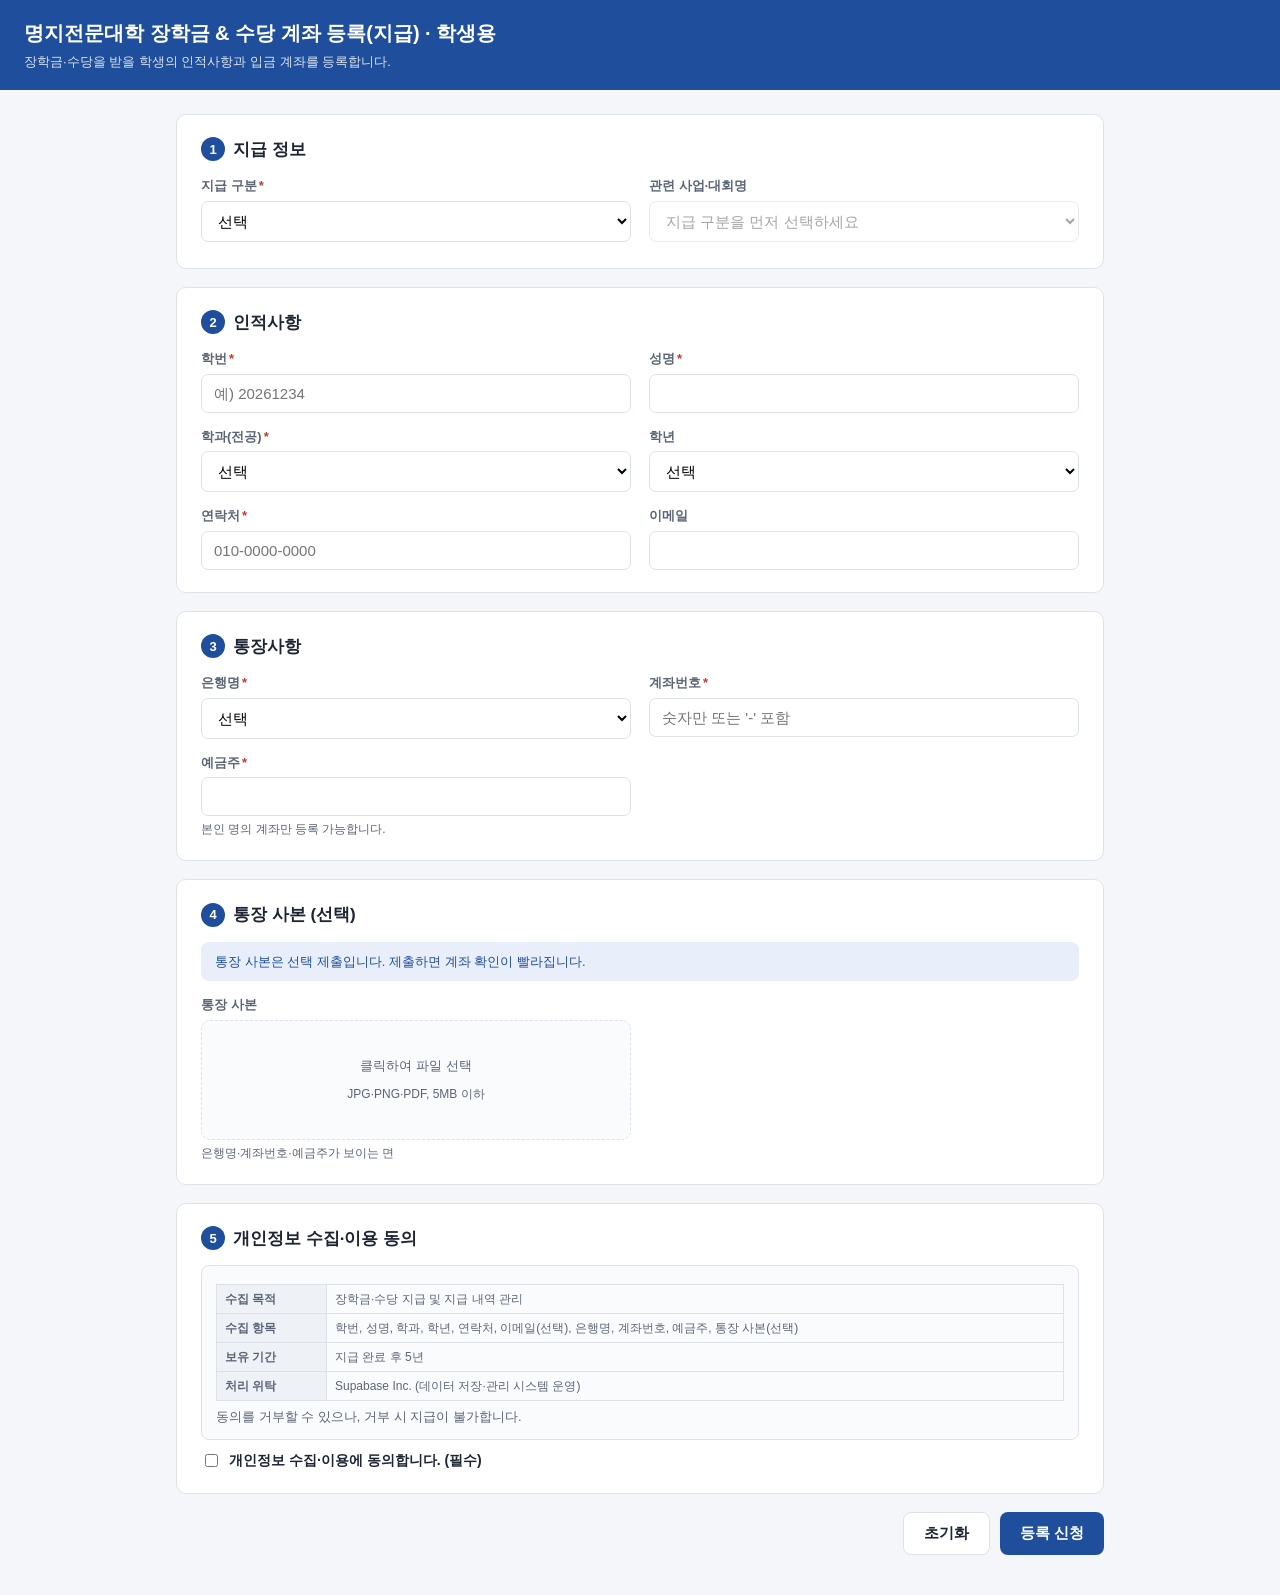
==== index.html @ 566da5da "Add files via upload" ====
<!DOCTYPE html>
<html lang="ko">
<head>
<meta charset="UTF-8">
<meta name="viewport" content="width=device-width, initial-scale=1.0">
<meta http-equiv="Content-Security-Policy" content="default-src 'self'; script-src 'self'; style-src 'self' 'unsafe-inline'; img-src 'self' data: blob:; connect-src 'self' https://*.supabase.co; object-src 'none'; base-uri 'none'; form-action 'self'">
<meta name="referrer" content="no-referrer">
<title>계좌 등록</title>
<link rel="stylesheet" href="assets/style.css">
</head>
<body data-page="apply">
<header>
  <h1 data-title>계좌 등록</h1>
  <p>장학금·수당을 받을 학생의 인적사항과 입금 계좌를 등록합니다.</p>
</header>

<main>
<section id="formWrap">
<form id="regForm" novalidate autocomplete="off">

  <!-- 자동 입력 프로그램 차단용(사람에게는 보이지 않음) -->
  <div class="hp" aria-hidden="true"><label>웹사이트<input type="text" name="website" tabindex="-1" autocomplete="off"></label></div>

  <div class="card">
    <h2><span class="no">1</span>지급 정보</h2>
    <div class="grid">
      <div class="f">
        <label>지급 구분<span class="req">*</span></label>
        <select name="payType"><option value="">선택</option></select>
        <div class="err-msg">지급 구분을 선택하세요.</div>
      </div>
      <div class="f">
        <label>관련 사업·대회명<span class="req" id="progReq">*</span></label>
        <select name="program" disabled><option value="">지급 구분을 먼저 선택하세요</option></select>
        <div class="hint" id="progHint"></div>
        <div class="err-msg">사업·대회를 선택하세요.</div>
      </div>
    </div>
  </div>

  <div class="card">
    <h2><span class="no">2</span>인적사항</h2>
    <div class="grid">
      <div class="f">
        <label>학번<span class="req">*</span></label>
        <input type="text" name="stuId" inputmode="numeric" maxlength="12" placeholder="예) 20261234">
        <div class="err-msg">학번은 숫자 6~12자리로 입력하세요.</div>
      </div>
      <div class="f">
        <label>성명<span class="req">*</span></label>
        <input type="text" name="stuName" maxlength="30">
        <div class="err-msg">성명을 입력하세요.</div>
      </div>
      <div class="f">
        <label>학과(전공)<span class="req">*</span></label>
        <select name="dept"><option value="">선택</option></select>
        <input type="text" name="deptEtc" maxlength="40" placeholder="학과명을 직접 입력하세요" class="hidden" style="margin-top:8px">
        <div class="err-msg">학과를 선택하세요.</div>
      </div>
      <div class="f">
        <label>학년</label>
        <select name="grade">
          <option value="">선택</option>
          <option>1</option><option>2</option><option>3</option><option>4</option>
        </select>
      </div>
      <div class="f">
        <label>연락처<span class="req">*</span></label>
        <input type="tel" name="stuPhone" placeholder="010-0000-0000">
        <div class="err-msg">휴대전화 번호 형식을 확인하세요.</div>
      </div>
      <div class="f">
        <label>이메일</label>
        <input type="email" name="stuEmail" maxlength="100">
        <div class="err-msg">이메일 형식을 확인하세요.</div>
      </div>

    </div>
  </div>

  <div class="card">
    <h2><span class="no">3</span>통장사항</h2>
    <div class="grid">
      <div class="f">
        <label>은행명<span class="req">*</span></label>
        <select name="bank"><option value="">선택</option></select>
        <div class="err-msg">은행을 선택하세요.</div>
      </div>
      <div class="f">
        <label>계좌번호<span class="req">*</span></label>
        <input type="text" name="account" inputmode="numeric" maxlength="24" placeholder="숫자만 또는 '-' 포함">
        <div class="err-msg">계좌번호는 숫자 10~16자리입니다.</div>
      </div>
      <div class="f">
        <label>예금주<span class="req">*</span></label>
        <input type="text" name="holder" maxlength="30">
        <div class="hint">본인 명의 계좌만 등록 가능합니다.</div>
        <div class="err-msg">예금주는 본인 성명과 같아야 합니다.</div>
      </div>
    </div>
  </div>

  <div class="card">
    <h2><span class="no">4</span>통장 사본 (선택)</h2>
    <div class="notice info">통장 사본은 선택 제출입니다. 제출하면 계좌 확인이 빨라집니다.</div>
    <div class="grid">
      <div class="f">
        <label>통장 사본</label>
        <div class="drop" data-for="bankDoc"></div>
        <input type="file" name="bankDoc" accept="image/jpeg,image/png,application/pdf" hidden>
        <div class="hint">은행명·계좌번호·예금주가 보이는 면</div>
      </div>
    </div>
  </div>

  <div class="card">
    <h2><span class="no">5</span>개인정보 수집·이용 동의</h2>
    <div class="agree">
      <table>
        <tr><th>수집 목적</th><td>장학금·수당 지급 및 지급 내역 관리</td></tr>
        <tr><th>수집 항목</th><td>학번, 성명, 학과, 학년, 연락처, 이메일(선택), 은행명, 계좌번호, 예금주, 통장 사본(선택)</td></tr>
        <tr><th>보유 기간</th><td id="retention"></td></tr>
        <tr><th>처리 위탁</th><td>Supabase Inc. (데이터 저장·관리 시스템 운영)</td></tr>
      </table>
      동의를 거부할 수 있으나, 거부 시 지급이 불가합니다.
    </div>
    <div class="f"><label class="chk"><input type="checkbox" name="agree1"> 개인정보 수집·이용에 동의합니다. (필수)</label>
      <div class="err-msg">필수 동의 항목입니다.</div></div>
  </div>

  <div class="actions">
    <button type="reset" class="btn ghost">초기화</button>
    <button type="submit" class="btn pri" id="submitBtn">등록 신청</button>
  </div>
</form>
</section>

<section id="doneWrap" class="hidden">
  <div class="card done">
    <div class="big">✅</div>
    <h2>신청이 접수되었습니다</h2>
    <p class="hint">담당자가 확인 후 지급합니다. 접수번호를 보관해 주세요.</p>
    <div class="rcpt" id="rcpt"></div>
    <p class="hint">계좌를 바꾸려면 다시 신청하면 됩니다. (최근 신청 기준으로 지급, 변경 시 담당자가 확인)</p>
    <button class="btn ghost" id="againBtn">새로 신청하기</button>
  </div>
</section>
</main>
<footer><span id="contact"></span></footer>

<script src="assets/config.js"></script>
<script src="assets/common.js"></script>
<script src="assets/sb.js"></script>
<script src="assets/apply.js"></script>
</body>
</html>
---- assets/style.css ----
:root{
  --bg:#f4f6f9; --card:#fff; --ink:#1d2433; --sub:#5b6577; --line:#dde2ea;
  --pri:#1f4e9c; --pri-soft:#e8eefa; --ok:#1f7a4d; --warn:#b45309; --err:#c0392b;
}
*{box-sizing:border-box}
body{margin:0;font-family:"Pretendard","Apple SD Gothic Neo","Malgun Gothic",sans-serif;background:var(--bg);color:var(--ink);font-size:15px;line-height:1.5}
header{background:var(--pri);color:#fff;padding:18px 24px}
header h1{margin:0;font-size:20px}
header p{margin:4px 0 0;opacity:.85;font-size:13px}
nav{display:flex;gap:4px;padding:0 24px;background:#fff;border-bottom:1px solid var(--line)}
nav button{border:0;background:none;padding:14px 18px;font-size:15px;cursor:pointer;color:var(--sub);border-bottom:3px solid transparent}
nav button.on{color:var(--pri);border-bottom-color:var(--pri);font-weight:600}
main{max-width:960px;margin:24px auto;padding:0 16px}
.card{background:var(--card);border:1px solid var(--line);border-radius:10px;padding:22px 24px;margin-bottom:18px}
.card h2{margin:0 0 14px;font-size:17px;display:flex;align-items:center;gap:8px}
.card h2 .no{display:inline-grid;place-items:center;width:24px;height:24px;border-radius:50%;background:var(--pri);color:#fff;font-size:13px}
.grid{display:grid;grid-template-columns:repeat(2,1fr);gap:14px 18px}
.grid .full{grid-column:1/-1}
@media(max-width:640px){.grid{grid-template-columns:1fr}}
label{display:block;font-size:13px;color:var(--sub);margin-bottom:5px;font-weight:600}
label .req{color:var(--err);margin-left:2px}
input[type=text],input[type=tel],input[type=email],input[type=password],select{width:100%;padding:10px 12px;border:1px solid var(--line);border-radius:7px;font-size:15px;background:#fff}
input:focus,select:focus{outline:2px solid var(--pri-soft);border-color:var(--pri)}
.hint{font-size:12px;color:var(--sub);margin-top:4px}
.err-msg{font-size:12px;color:var(--err);margin-top:4px;display:none}
.invalid input,.invalid select{border-color:var(--err)}
.invalid .err-msg{display:block}
.seg{display:flex;gap:10px}
.seg label{flex:1;margin:0;border:1.5px solid var(--line);border-radius:9px;padding:14px;cursor:pointer;color:var(--ink);font-weight:500;font-size:15px;display:flex;gap:10px;align-items:flex-start}
.seg label small{display:block;color:var(--sub);font-weight:400;font-size:12px}
.seg input{margin-top:4px}
.seg label:has(input:checked){border-color:var(--pri);background:var(--pri-soft)}
.drop{border:1.5px dashed var(--line);border-radius:9px;padding:16px;text-align:center;cursor:pointer;color:var(--sub);font-size:13px;background:#fafbfd;min-height:120px;display:flex;flex-direction:column;align-items:center;justify-content:center;gap:6px}
.drop:hover{border-color:var(--pri)}
.drop img{max-width:100%;max-height:140px;border-radius:5px}
.drop .fname{color:var(--ink);font-weight:600;word-break:break-all}
.agree{background:#fafbfd;border:1px solid var(--line);border-radius:8px;padding:12px 14px;font-size:13px;color:var(--sub);margin-bottom:10px}
.agree table{width:100%;border-collapse:collapse;margin:6px 0}
.agree td,.agree th{border:1px solid var(--line);padding:5px 8px;text-align:left;font-size:12px}
.agree th{background:#eef1f6;width:110px}
.chk{display:flex;gap:8px;align-items:center;font-size:14px;color:var(--ink);font-weight:600;margin:0}
.btn{border:0;border-radius:8px;padding:11px 20px;font-size:15px;cursor:pointer;font-weight:600}
.btn.pri{background:var(--pri);color:#fff}
.btn.ghost{background:#fff;border:1px solid var(--line);color:var(--ink)}
.btn.danger{background:#fff;border:1px solid #f0c4be;color:var(--err)}
.btn.sm{padding:6px 12px;font-size:13px}
.actions{display:flex;justify-content:flex-end;gap:10px}
.notice{border-radius:8px;padding:10px 14px;font-size:13px;margin-bottom:14px}
.notice.warn{background:#fff7ed;color:var(--warn);border:1px solid #fed7aa}
.notice.info{background:var(--pri-soft);color:var(--pri)}
.hidden{display:none!important}
.toolbar{display:flex;gap:10px;flex-wrap:wrap;align-items:center;margin-bottom:14px}
.toolbar input,.toolbar select{width:auto;flex:1;min-width:140px}
table.list{width:100%;border-collapse:collapse;font-size:14px}
table.list th{background:#eef1f6;text-align:left;padding:9px 10px;font-size:13px;color:var(--sub);border-bottom:1px solid var(--line);white-space:nowrap}
table.list td{padding:9px 10px;border-bottom:1px solid var(--line);vertical-align:middle}
table.list tr:hover td{background:#fafbfd}
.tag{display:inline-block;padding:2px 8px;border-radius:20px;font-size:12px;font-weight:600}
.tag.stu{background:#e6f4ec;color:var(--ok)}
.tag.ext{background:#fdf0e3;color:var(--warn)}
.tag.miss{background:#fde8e6;color:var(--err)}
.empty{text-align:center;color:var(--sub);padding:40px 0}
.stats{display:flex;gap:12px;margin-bottom:14px;flex-wrap:wrap}
.stat{flex:1;min-width:120px;background:#fff;border:1px solid var(--line);border-radius:9px;padding:12px 14px}
.stat b{display:block;font-size:22px}
.stat span{font-size:12px;color:var(--sub)}
.modal-bg{position:fixed;inset:0;background:rgba(20,28,45,.5);display:flex;align-items:center;justify-content:center;padding:16px;z-index:10}
.modal{background:#fff;border-radius:12px;max-width:720px;width:100%;max-height:90vh;overflow:auto;padding:22px 24px}
.modal h3{margin:0 0 14px}
dl.kv{display:grid;grid-template-columns:130px 1fr;gap:8px 12px;margin:0 0 16px;font-size:14px}
dl.kv dt{color:var(--sub)}
dl.kv dd{margin:0;font-weight:500}
.docs{display:grid;grid-template-columns:1fr 1fr;gap:12px}
.docs figure{margin:0;border:1px solid var(--line);border-radius:8px;padding:8px;text-align:center}
.docs img{max-width:100%;max-height:260px}
.docs figcaption{font-size:12px;color:var(--sub);margin-top:6px}
.toast{position:fixed;bottom:24px;left:50%;transform:translateX(-50%);background:var(--ink);color:#fff;padding:12px 20px;border-radius:8px;font-size:14px;z-index:20}
.lock{max-width:380px;margin:40px auto;text-align:center}
.adminbar{display:flex;justify-content:space-between;align-items:center;flex-wrap:wrap;gap:8px;margin-bottom:14px;font-size:14px}
.dlbar{display:flex;justify-content:space-between;align-items:center;flex-wrap:wrap;gap:8px;padding:12px 14px;background:var(--pri-soft);border-radius:8px;margin-bottom:14px;font-size:14px}
input[type=date]{padding:9px 10px;border:1px solid var(--line);border-radius:7px;font-size:14px}
details summary{list-style:revert}

/* ---- 추가 ---- */
.btn:disabled{opacity:.55;cursor:not-allowed}
.hp{position:absolute!important;left:-9999px!important;width:1px;height:1px;overflow:hidden}
.done{text-align:center;padding:40px 24px}
.done .big{font-size:44px;line-height:1}
.done h2{justify-content:center;font-size:20px;margin:14px 0 6px}
.done .rcpt{display:inline-block;margin:12px 0 18px;padding:10px 18px;background:var(--pri-soft);border-radius:8px;font-weight:600;color:var(--pri);letter-spacing:.5px}
.banner{background:#fde8e6;color:var(--err);padding:12px 24px;font-size:14px;border-bottom:1px solid #f5c2bc}
.tag.wait{background:#eef1f6;color:var(--sub)}
.tag.okk{background:#e6f4ec;color:var(--ok)}
.tag.rej{background:#fde8e6;color:var(--err)}
.tag.chg{background:#fff3e0;color:var(--warn)}
.hist{width:100%;border-collapse:collapse;font-size:13px;margin:6px 0 14px}
.hist td,.hist th{border-bottom:1px solid var(--line);padding:6px 8px;text-align:left}
.hist tr.cur td{font-weight:600;background:#fafbfd}
.progress{font-size:13px;color:var(--sub)}
.chkline{display:flex;align-items:center;gap:6px;font-size:14px;white-space:nowrap}
.chkline input{width:auto}
footer{max-width:960px;margin:0 auto 40px;padding:0 16px;font-size:12px;color:var(--sub)}
.toolbar .chkline{flex:none}
.toolbar .chkline input{flex:none;min-width:0;width:auto;margin:0}
.tag,.list .btn,.list td:nth-child(8){white-space:nowrap}
.subtabs{display:flex;gap:6px;margin-bottom:14px;flex-wrap:wrap}
.subtabs button{border:1px solid var(--line);background:#fff;border-radius:20px;padding:9px 16px;font-size:14px;cursor:pointer;color:var(--sub);min-height:40px}
.subtabs button.on{background:var(--pri);border-color:var(--pri);color:#fff;font-weight:600}
.subtabs .cnt{font-size:12px;opacity:.85}
.daterow{display:flex;gap:6px;align-items:center}
.daterow input{flex:1;min-width:0}
.tag.soon{background:#e8eefa;color:var(--pri)}
.rowbtns{display:flex;gap:6px;justify-content:flex-end;flex-wrap:wrap}
tr.editing td{background:#fff7ed}
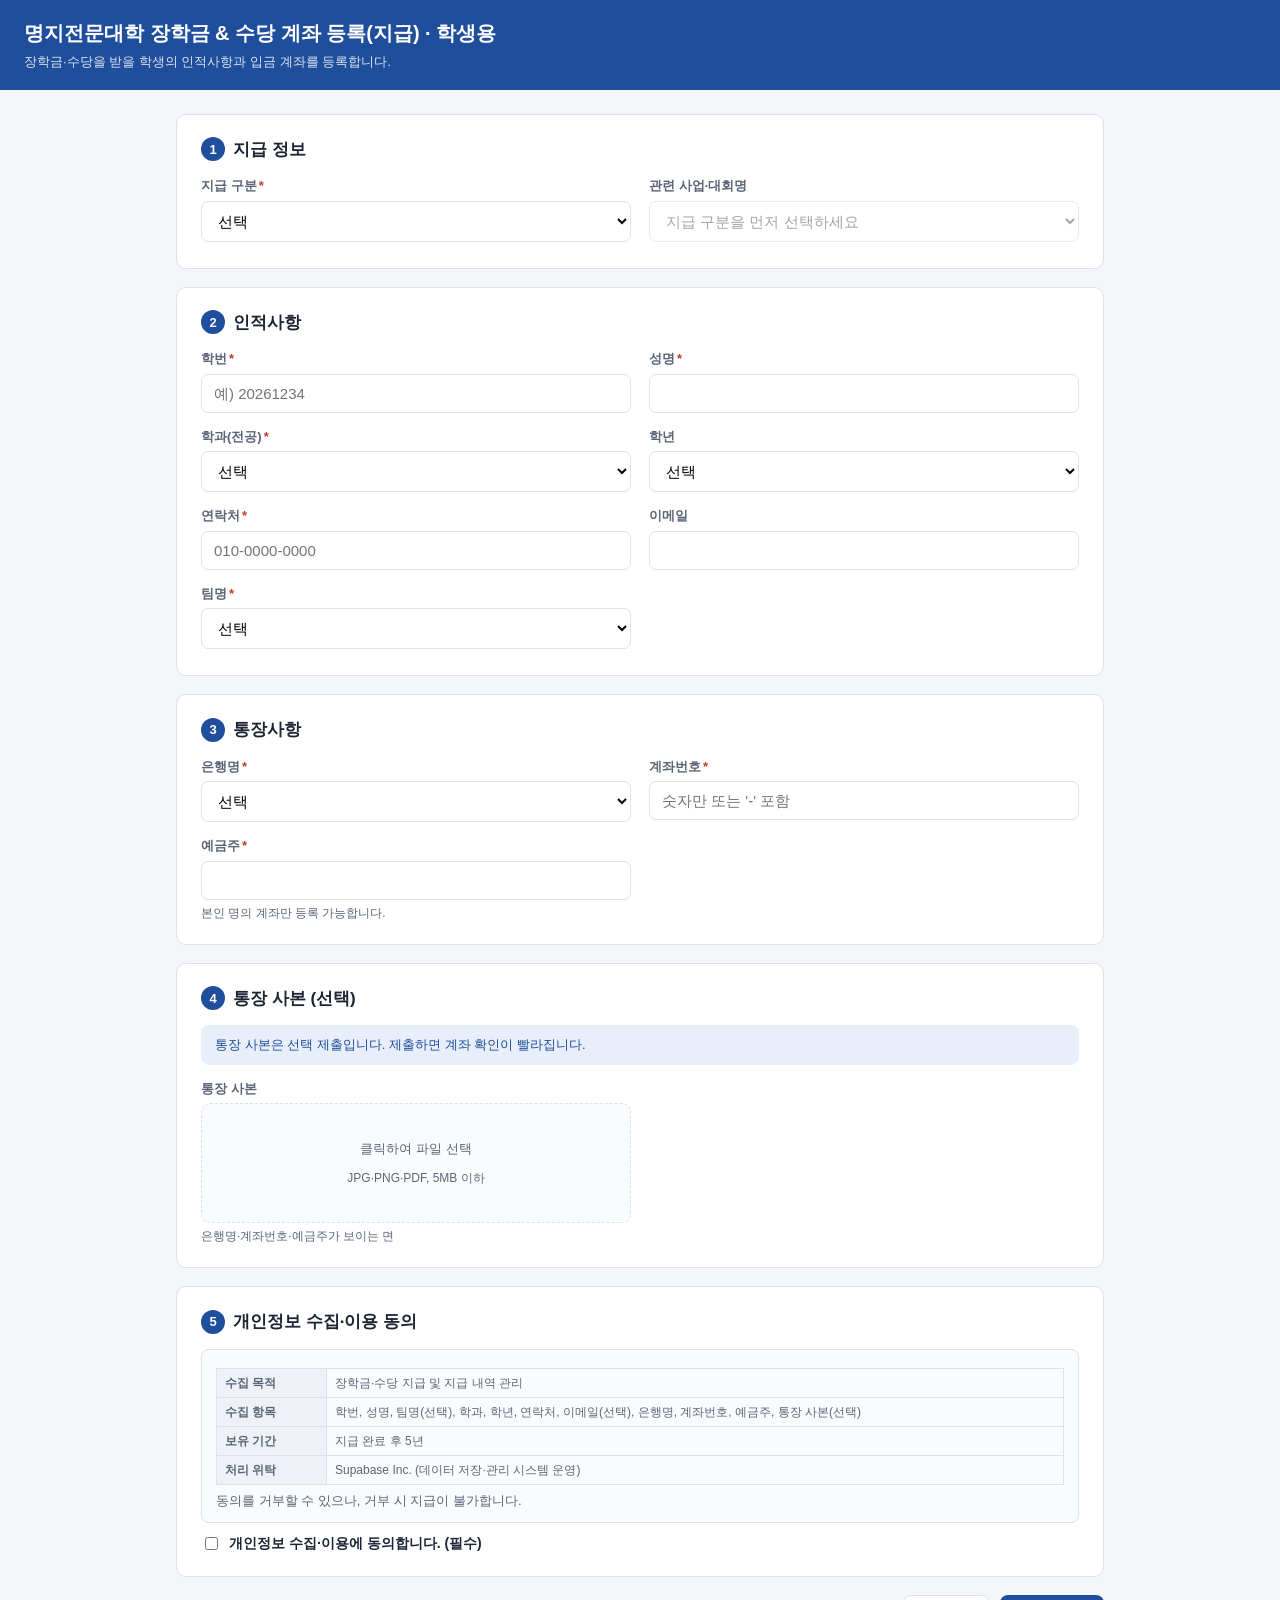
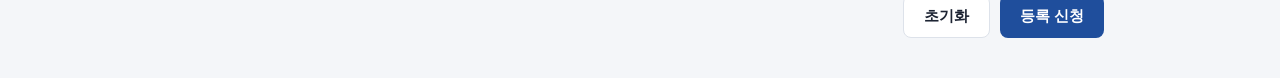
==== commit 3662a5e9: "Add files via upload" ====
--- a/index.html
+++ b/index.html
@@ -74,6 +74,12 @@
         <input type="email" name="stuEmail" maxlength="100">
         <div class="err-msg">이메일 형식을 확인하세요.</div>
       </div>
+      <div class="f" id="teamBox">
+        <label>팀명<span class="req" id="teamReq">*</span></label>
+        <select name="teamId"><option value="">선택</option></select>
+        <div class="hint" id="teamHint"></div>
+        <div class="err-msg">팀을 선택하세요.</div>
+      </div>
 
     </div>
   </div>
@@ -118,7 +124,7 @@
     <div class="agree">
       <table>
         <tr><th>수집 목적</th><td>장학금·수당 지급 및 지급 내역 관리</td></tr>
-        <tr><th>수집 항목</th><td>학번, 성명, 학과, 학년, 연락처, 이메일(선택), 은행명, 계좌번호, 예금주, 통장 사본(선택)</td></tr>
+        <tr><th>수집 항목</th><td>학번, 성명, 팀명(선택), 학과, 학년, 연락처, 이메일(선택), 은행명, 계좌번호, 예금주, 통장 사본(선택)</td></tr>
         <tr><th>보유 기간</th><td id="retention"></td></tr>
         <tr><th>처리 위탁</th><td>Supabase Inc. (데이터 저장·관리 시스템 운영)</td></tr>
       </table>
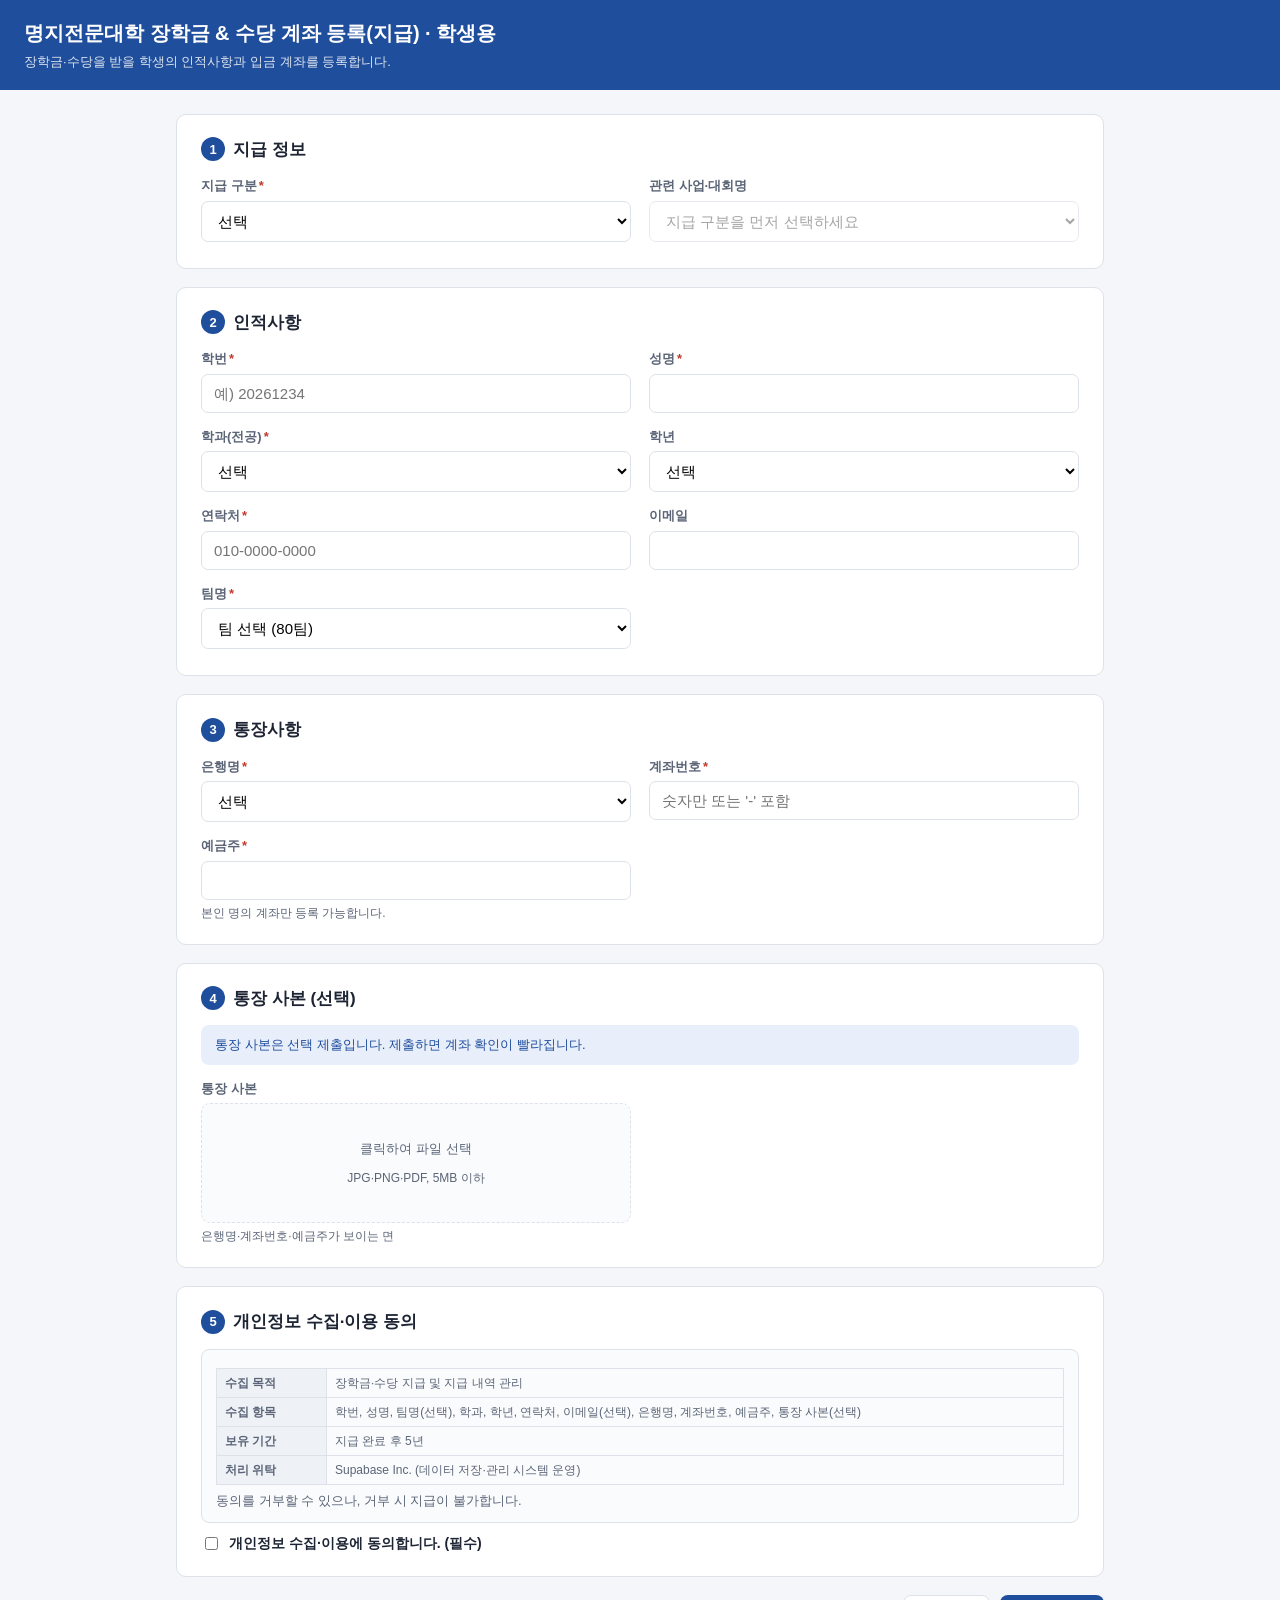
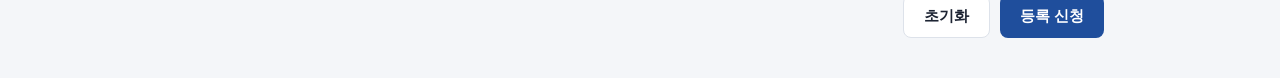
==== commit 8c620197: "Add files via upload" ====
--- a/index.html
+++ b/index.html
@@ -6,7 +6,7 @@
 <meta http-equiv="Content-Security-Policy" content="default-src 'self'; script-src 'self'; style-src 'self' 'unsafe-inline'; img-src 'self' data: blob:; connect-src 'self' https://*.supabase.co; object-src 'none'; base-uri 'none'; form-action 'self'">
 <meta name="referrer" content="no-referrer">
 <title>계좌 등록</title>
-<link rel="stylesheet" href="assets/style.css">
+<link rel="stylesheet" href="style.css">
 </head>
 <body data-page="apply">
 <header>
@@ -154,9 +154,9 @@
 </main>
 <footer><span id="contact"></span></footer>
 
-<script src="assets/config.js"></script>
-<script src="assets/common.js"></script>
-<script src="assets/sb.js"></script>
-<script src="assets/apply.js"></script>
+<script src="config.js"></script>
+<script src="common.js"></script>
+<script src="sb.js"></script>
+<script src="apply.js"></script>
 </body>
 </html>
--- a/style.css
+++ b/style.css
@@ -0,0 +1,117 @@
+:root{
+  --bg:#f4f6f9; --card:#fff; --ink:#1d2433; --sub:#5b6577; --line:#dde2ea;
+  --pri:#1f4e9c; --pri-soft:#e8eefa; --ok:#1f7a4d; --warn:#b45309; --err:#c0392b;
+}
+*{box-sizing:border-box}
+body{margin:0;font-family:"Pretendard","Apple SD Gothic Neo","Malgun Gothic",sans-serif;background:var(--bg);color:var(--ink);font-size:15px;line-height:1.5}
+header{background:var(--pri);color:#fff;padding:18px 24px}
+header h1{margin:0;font-size:20px}
+header p{margin:4px 0 0;opacity:.85;font-size:13px}
+nav{display:flex;gap:4px;padding:0 24px;background:#fff;border-bottom:1px solid var(--line)}
+nav button{border:0;background:none;padding:14px 18px;font-size:15px;cursor:pointer;color:var(--sub);border-bottom:3px solid transparent}
+nav button.on{color:var(--pri);border-bottom-color:var(--pri);font-weight:600}
+main{max-width:960px;margin:24px auto;padding:0 16px}
+.card{background:var(--card);border:1px solid var(--line);border-radius:10px;padding:22px 24px;margin-bottom:18px}
+.card h2{margin:0 0 14px;font-size:17px;display:flex;align-items:center;gap:8px}
+.card h2 .no{display:inline-grid;place-items:center;width:24px;height:24px;border-radius:50%;background:var(--pri);color:#fff;font-size:13px}
+.grid{display:grid;grid-template-columns:repeat(2,1fr);gap:14px 18px}
+.grid .full{grid-column:1/-1}
+@media(max-width:640px){.grid{grid-template-columns:1fr}}
+label{display:block;font-size:13px;color:var(--sub);margin-bottom:5px;font-weight:600}
+label .req{color:var(--err);margin-left:2px}
+input[type=text],input[type=tel],input[type=email],input[type=password],select{width:100%;padding:10px 12px;border:1px solid var(--line);border-radius:7px;font-size:15px;background:#fff}
+input:focus,select:focus{outline:2px solid var(--pri-soft);border-color:var(--pri)}
+.hint{font-size:12px;color:var(--sub);margin-top:4px}
+.err-msg{font-size:12px;color:var(--err);margin-top:4px;display:none}
+.invalid input,.invalid select{border-color:var(--err)}
+.invalid .err-msg{display:block}
+.seg{display:flex;gap:10px}
+.seg label{flex:1;margin:0;border:1.5px solid var(--line);border-radius:9px;padding:14px;cursor:pointer;color:var(--ink);font-weight:500;font-size:15px;display:flex;gap:10px;align-items:flex-start}
+.seg label small{display:block;color:var(--sub);font-weight:400;font-size:12px}
+.seg input{margin-top:4px}
+.seg label:has(input:checked){border-color:var(--pri);background:var(--pri-soft)}
+.drop{border:1.5px dashed var(--line);border-radius:9px;padding:16px;text-align:center;cursor:pointer;color:var(--sub);font-size:13px;background:#fafbfd;min-height:120px;display:flex;flex-direction:column;align-items:center;justify-content:center;gap:6px}
+.drop:hover{border-color:var(--pri)}
+.drop img{max-width:100%;max-height:140px;border-radius:5px}
+.drop .fname{color:var(--ink);font-weight:600;word-break:break-all}
+.agree{background:#fafbfd;border:1px solid var(--line);border-radius:8px;padding:12px 14px;font-size:13px;color:var(--sub);margin-bottom:10px}
+.agree table{width:100%;border-collapse:collapse;margin:6px 0}
+.agree td,.agree th{border:1px solid var(--line);padding:5px 8px;text-align:left;font-size:12px}
+.agree th{background:#eef1f6;width:110px}
+.chk{display:flex;gap:8px;align-items:center;font-size:14px;color:var(--ink);font-weight:600;margin:0}
+.btn{border:0;border-radius:8px;padding:11px 20px;font-size:15px;cursor:pointer;font-weight:600}
+.btn.pri{background:var(--pri);color:#fff}
+.btn.ghost{background:#fff;border:1px solid var(--line);color:var(--ink)}
+.btn.danger{background:#fff;border:1px solid #f0c4be;color:var(--err)}
+.btn.sm{padding:6px 12px;font-size:13px}
+.actions{display:flex;justify-content:flex-end;gap:10px}
+.notice{border-radius:8px;padding:10px 14px;font-size:13px;margin-bottom:14px}
+.notice.warn{background:#fff7ed;color:var(--warn);border:1px solid #fed7aa}
+.notice.info{background:var(--pri-soft);color:var(--pri)}
+.hidden{display:none!important}
+.toolbar{display:flex;gap:10px;flex-wrap:wrap;align-items:center;margin-bottom:14px}
+.toolbar input,.toolbar select{width:auto;flex:1;min-width:140px}
+table.list{width:100%;border-collapse:collapse;font-size:14px}
+table.list th{background:#eef1f6;text-align:left;padding:9px 10px;font-size:13px;color:var(--sub);border-bottom:1px solid var(--line);white-space:nowrap}
+table.list td{padding:9px 10px;border-bottom:1px solid var(--line);vertical-align:middle}
+table.list tr:hover td{background:#fafbfd}
+.tag{display:inline-block;padding:2px 8px;border-radius:20px;font-size:12px;font-weight:600}
+.tag.stu{background:#e6f4ec;color:var(--ok)}
+.tag.ext{background:#fdf0e3;color:var(--warn)}
+.tag.miss{background:#fde8e6;color:var(--err)}
+.empty{text-align:center;color:var(--sub);padding:40px 0}
+.stats{display:flex;gap:12px;margin-bottom:14px;flex-wrap:wrap}
+.stat{flex:1;min-width:120px;background:#fff;border:1px solid var(--line);border-radius:9px;padding:12px 14px}
+.stat b{display:block;font-size:22px}
+.stat span{font-size:12px;color:var(--sub)}
+.modal-bg{position:fixed;inset:0;background:rgba(20,28,45,.5);display:flex;align-items:center;justify-content:center;padding:16px;z-index:10}
+.modal{background:#fff;border-radius:12px;max-width:720px;width:100%;max-height:90vh;overflow:auto;padding:22px 24px}
+.modal h3{margin:0 0 14px}
+dl.kv{display:grid;grid-template-columns:130px 1fr;gap:8px 12px;margin:0 0 16px;font-size:14px}
+dl.kv dt{color:var(--sub)}
+dl.kv dd{margin:0;font-weight:500}
+.docs{display:grid;grid-template-columns:1fr 1fr;gap:12px}
+.docs figure{margin:0;border:1px solid var(--line);border-radius:8px;padding:8px;text-align:center}
+.docs img{max-width:100%;max-height:260px}
+.docs figcaption{font-size:12px;color:var(--sub);margin-top:6px}
+.toast{position:fixed;bottom:24px;left:50%;transform:translateX(-50%);background:var(--ink);color:#fff;padding:12px 20px;border-radius:8px;font-size:14px;z-index:20}
+.lock{max-width:380px;margin:40px auto;text-align:center}
+.adminbar{display:flex;justify-content:space-between;align-items:center;flex-wrap:wrap;gap:8px;margin-bottom:14px;font-size:14px}
+.dlbar{display:flex;justify-content:space-between;align-items:center;flex-wrap:wrap;gap:8px;padding:12px 14px;background:var(--pri-soft);border-radius:8px;margin-bottom:14px;font-size:14px}
+input[type=date]{padding:9px 10px;border:1px solid var(--line);border-radius:7px;font-size:14px}
+details summary{list-style:revert}
+
+/* ---- 추가 ---- */
+.btn:disabled{opacity:.55;cursor:not-allowed}
+.hp{position:absolute!important;left:-9999px!important;width:1px;height:1px;overflow:hidden}
+.done{text-align:center;padding:40px 24px}
+.done .big{font-size:44px;line-height:1}
+.done h2{justify-content:center;font-size:20px;margin:14px 0 6px}
+.done .rcpt{display:inline-block;margin:12px 0 18px;padding:10px 18px;background:var(--pri-soft);border-radius:8px;font-weight:600;color:var(--pri);letter-spacing:.5px}
+.banner{background:#fde8e6;color:var(--err);padding:12px 24px;font-size:14px;border-bottom:1px solid #f5c2bc}
+.tag.wait{background:#eef1f6;color:var(--sub)}
+.tag.okk{background:#e6f4ec;color:var(--ok)}
+.tag.rej{background:#fde8e6;color:var(--err)}
+.tag.chg{background:#fff3e0;color:var(--warn)}
+.hist{width:100%;border-collapse:collapse;font-size:13px;margin:6px 0 14px}
+.hist td,.hist th{border-bottom:1px solid var(--line);padding:6px 8px;text-align:left}
+.hist tr.cur td{font-weight:600;background:#fafbfd}
+.progress{font-size:13px;color:var(--sub)}
+.chkline{display:flex;align-items:center;gap:6px;font-size:14px;white-space:nowrap}
+.chkline input{width:auto}
+footer{max-width:960px;margin:0 auto 40px;padding:0 16px;font-size:12px;color:var(--sub)}
+.toolbar .chkline{flex:none}
+.toolbar .chkline input{flex:none;min-width:0;width:auto;margin:0}
+.tag,.list .btn,.list td:nth-child(8){white-space:nowrap}
+.subtabs{display:flex;gap:6px;margin-bottom:14px;flex-wrap:wrap}
+.subtabs button{border:1px solid var(--line);background:#fff;border-radius:20px;padding:9px 16px;font-size:14px;cursor:pointer;color:var(--sub);min-height:40px}
+.subtabs button.on{background:var(--pri);border-color:var(--pri);color:#fff;font-weight:600}
+.subtabs .cnt{font-size:12px;opacity:.85}
+.daterow{display:flex;gap:6px;align-items:center}
+.daterow input{flex:1;min-width:0}
+.tag.soon{background:#e8eefa;color:var(--pri)}
+.rowbtns{display:flex;gap:6px;justify-content:flex-end;flex-wrap:wrap}
+tr.editing td{background:#fff7ed}
+textarea{width:100%;padding:10px 12px;border:1px solid var(--line);border-radius:7px;font:inherit;font-size:14px;resize:vertical}
+textarea:focus{outline:2px solid var(--pri-soft);border-color:var(--pri)}
+#tmRows td:first-child,#tmRows td:nth-child(2){white-space:nowrap}
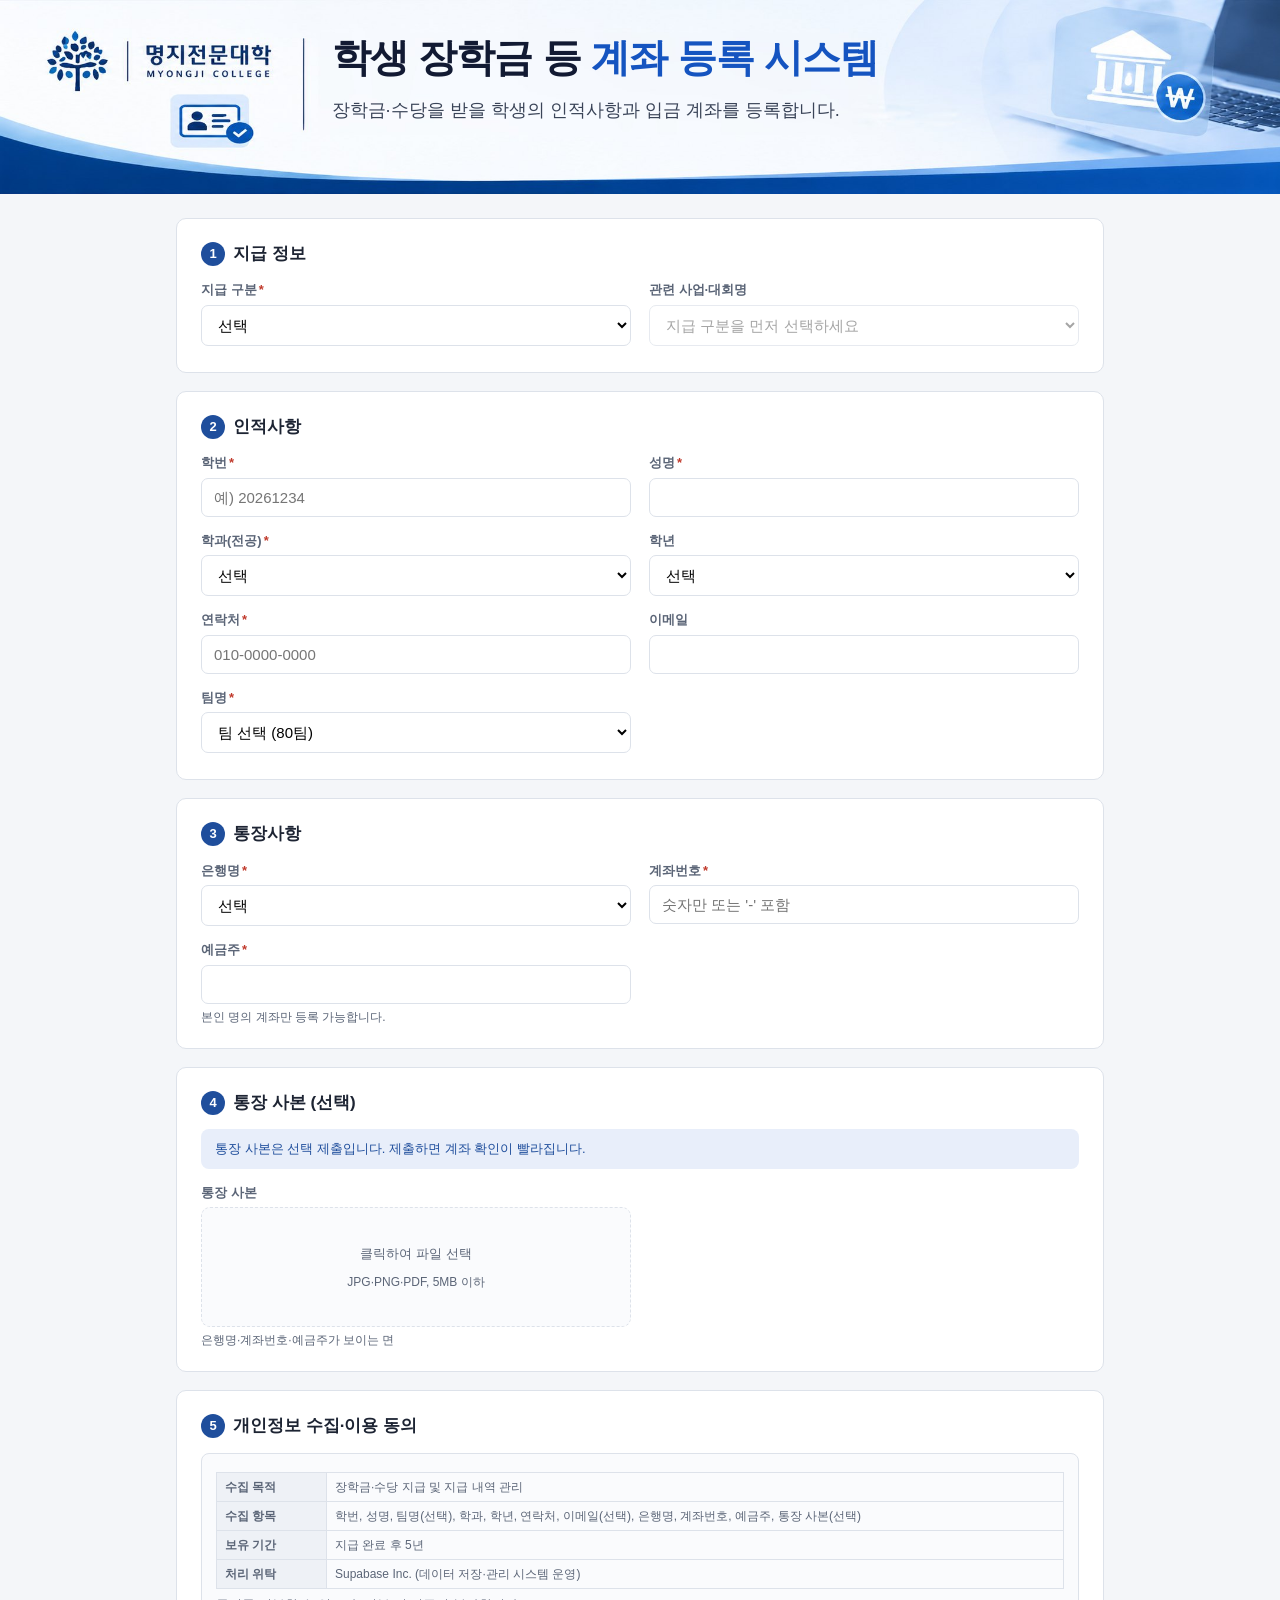
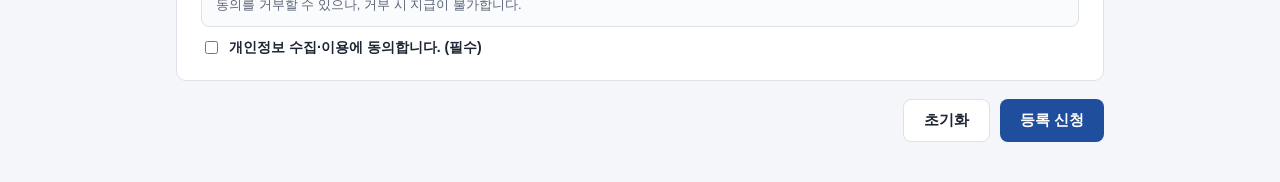
==== commit fe5a25d3: "Add files via upload" ====
--- a/index.html
+++ b/index.html
@@ -9,9 +9,12 @@
 <link rel="stylesheet" href="style.css">
 </head>
 <body data-page="apply">
-<header>
-  <h1 data-title>계좌 등록</h1>
-  <p>장학금·수당을 받을 학생의 인적사항과 입금 계좌를 등록합니다.</p>
+<header class="hero">
+  <img src="banner.jpg" alt="명지전문대학 MYONGJI COLLEGE" width="2172" height="329">
+  <div class="hero-text">
+    <h1>학생 장학금 등 <em>계좌 등록 시스템</em></h1>
+    <p>장학금·수당을 받을 학생의 인적사항과 입금 계좌를 등록합니다.</p>
+  </div>
 </header>
 
 <main>
--- a/style.css
+++ b/style.css
@@ -115,3 +115,17 @@
 textarea{width:100%;padding:10px 12px;border:1px solid var(--line);border-radius:7px;font:inherit;font-size:14px;resize:vertical}
 textarea:focus{outline:2px solid var(--pri-soft);border-color:var(--pri)}
 #tmRows td:first-child,#tmRows td:nth-child(2){white-space:nowrap}
+
+/* ---- 상단 배너 (banner.jpg 위에 제목 글자) ---- */
+header.hero{position:relative;padding:0;background:#f3f6fb;color:#121a33;overflow:hidden}
+header.hero img{display:block;width:100%;height:auto}
+.hero-text{position:absolute;left:25.9%;right:21%;top:18.5%}
+header.hero h1{margin:0;font-size:3.05vw;font-weight:800;letter-spacing:-.02em;line-height:1.15;color:#121a33;white-space:nowrap}
+header.hero h1 em{font-style:normal;color:#1554c0}
+header.hero p{margin:1.25vw 0 0;font-size:1.42vw;font-weight:500;color:#3a4458;opacity:1;white-space:nowrap}
+@media (max-width:760px){
+  header.hero img{height:92px;object-fit:cover;object-position:left center}
+  .hero-text{position:static;padding:14px 16px 16px;background:#fff;border-bottom:1px solid var(--line)}
+  header.hero h1{font-size:20px;white-space:normal}
+  header.hero p{font-size:13.5px;margin-top:6px;white-space:normal}
+}
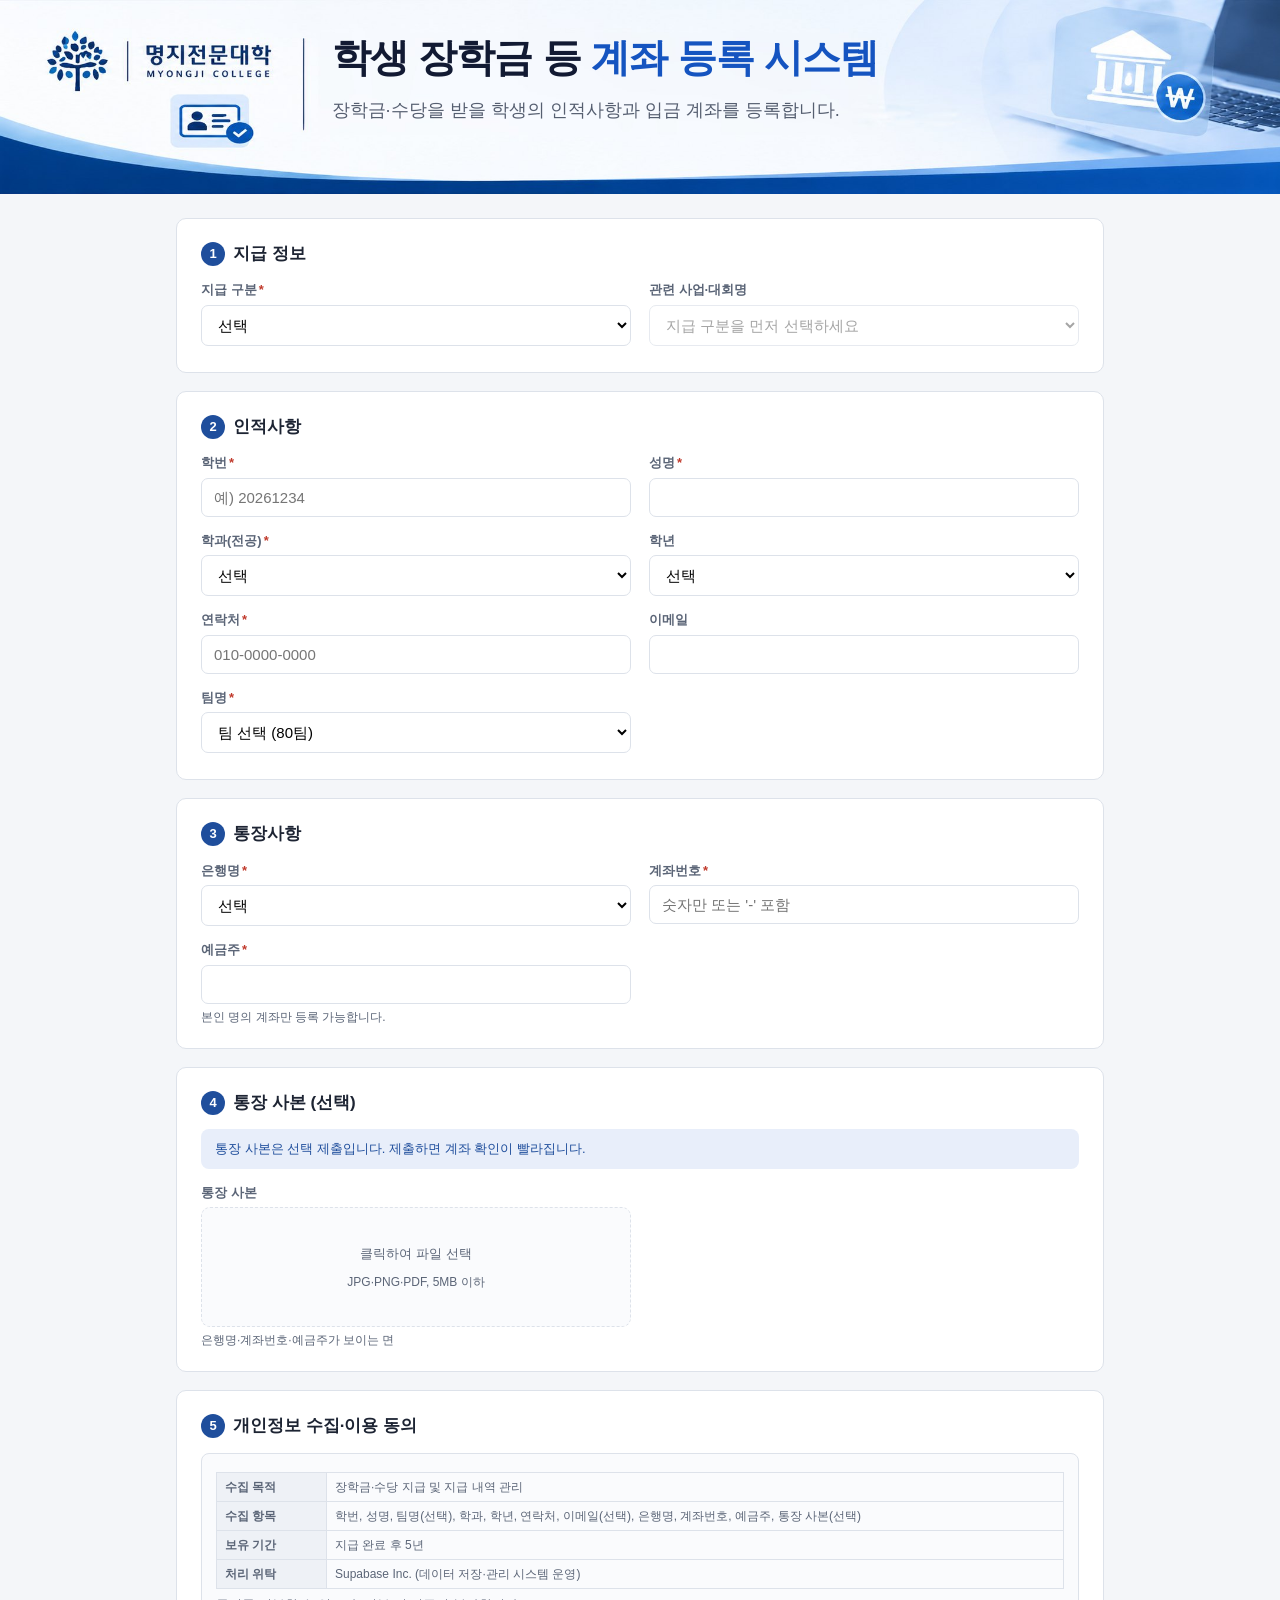
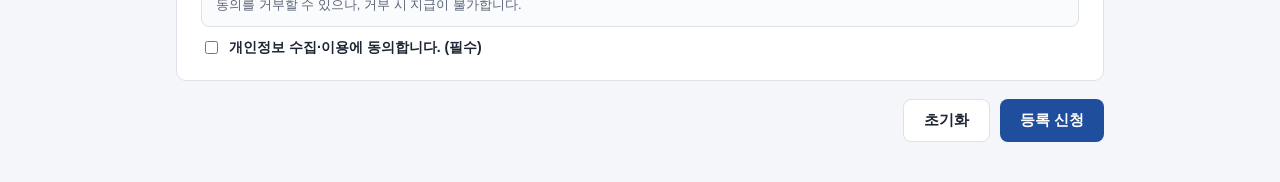
==== commit 10c4bcc3: "Add files via upload" ====
--- a/index.html
+++ b/index.html
@@ -10,11 +10,18 @@
 </head>
 <body data-page="apply">
 <header class="hero">
-  <img src="banner.jpg" alt="명지전문대학 MYONGJI COLLEGE" width="2172" height="329">
+  <div class="hero-frame">
+  <img class="hero-bg" src="banner.jpg" alt="명지전문대학 MYONGJI COLLEGE" width="2172" height="329">
+  <div class="hero-m"><img src="banner-logo.png" alt="명지전문대학 MYONGJI COLLEGE" width="389" height="111"></div>
   <div class="hero-text">
     <h1>학생 장학금 등 <em>계좌 등록 시스템</em></h1>
     <p>장학금·수당을 받을 학생의 인적사항과 입금 계좌를 등록합니다.</p>
   </div>
+  </div>
+  <svg class="hero-wave" viewBox="0 0 400 28" preserveAspectRatio="none" aria-hidden="true">
+    <path d="M0,12 C110,30 250,-2 400,10 L400,28 L0,28 Z" fill="#5b9bec" opacity=".55"/>
+    <path d="M0,18 C120,32 260,6 400,16 L400,28 L0,28 Z" fill="#0b45a6"/>
+  </svg>
 </header>
 
 <main>
--- a/style.css
+++ b/style.css
@@ -117,15 +117,36 @@
 #tmRows td:first-child,#tmRows td:nth-child(2){white-space:nowrap}
 
 /* ---- 상단 배너 (banner.jpg 위에 제목 글자) ---- */
-header.hero{position:relative;padding:0;background:#f3f6fb;color:#121a33;overflow:hidden}
-header.hero img{display:block;width:100%;height:auto}
+header.hero{position:relative;padding:0;color:#121a33;overflow:hidden;
+  /* 아주 넓은 모니터에서 배너 양옆을 채우는 배경(배너 색과 맞춤) */
+  background:linear-gradient(to bottom,#f5f8fd 0,#eef3fb 84%,#2f6fcf 84%,#0b45a6 92%,#083b8f 100%)}
+header.hero h1,header.hero p{word-break:keep-all;overflow-wrap:break-word}
+/* 배너 틀: 화면 폭에 맞춰 비율 그대로 늘고 줄며, 1920px 이상에서는 더 커지지 않음 */
+.hero-frame{position:relative;max-width:1920px;margin:0 auto;container-type:inline-size}
+header.hero .hero-bg{display:block;width:100%;height:auto}
+@media (min-width:1921px){
+  .hero-frame .hero-bg{-webkit-mask-image:linear-gradient(to right,transparent 0,#000 5%,#000 95%,transparent 100%);
+    mask-image:linear-gradient(to right,transparent 0,#000 5%,#000 95%,transparent 100%)}
+}
+.hero-m,.hero-wave{display:none}
+/* 글자 크기는 배너 폭(cqw)에 비례 → 어떤 화면에서도 배너와 같은 비율 유지 */
 .hero-text{position:absolute;left:25.9%;right:21%;top:18.5%}
-header.hero h1{margin:0;font-size:3.05vw;font-weight:800;letter-spacing:-.02em;line-height:1.15;color:#121a33;white-space:nowrap}
+header.hero h1{margin:0;font-size:3.05vw;font-size:3.05cqw;font-weight:800;letter-spacing:-.02em;line-height:1.15;color:#121a33;white-space:nowrap}
 header.hero h1 em{font-style:normal;color:#1554c0}
-header.hero p{margin:1.25vw 0 0;font-size:1.42vw;font-weight:500;color:#3a4458;opacity:1;white-space:nowrap}
-@media (max-width:760px){
-  header.hero img{height:92px;object-fit:cover;object-position:left center}
-  .hero-text{position:static;padding:14px 16px 16px;background:#fff;border-bottom:1px solid var(--line)}
-  header.hero h1{font-size:20px;white-space:normal}
-  header.hero p{font-size:13.5px;margin-top:6px;white-space:normal}
+header.hero p{margin:1.25vw 0 0;margin-top:1.25cqw;font-size:max(1.42vw,12.5px);font-size:max(1.42cqw,12.5px);font-weight:500;color:#3a4458;white-space:nowrap}
+/* 작은 노트북·태블릿 가로(821~1100px): 설명 줄이 넘치지 않도록 줄바꿈 허용 */
+@media (max-width:1100px) and (min-width:821px){
+  header.hero p{white-space:normal;line-height:1.35}
 }
+/* 휴대폰·태블릿 세로(820px 이하): 넓은 배너 대신 로고 + 제목 + 물결 */
+@media (max-width:820px){
+  header.hero{background:linear-gradient(160deg,#ffffff 0%,#f1f5fc 55%,#e3edfb 100%)}
+  .hero-frame{container-type:normal}
+  header.hero .hero-bg{display:none}
+  .hero-m{display:block;padding:clamp(14px,4vw,24px) clamp(16px,5vw,32px) 0}
+  .hero-m img{display:block;height:clamp(36px,9vw,56px);width:auto}
+  .hero-text{position:static;padding:clamp(10px,3vw,16px) clamp(16px,5vw,32px) 6px}
+  header.hero h1{font-size:clamp(20px,5.6vw,32px);white-space:normal;line-height:1.25}
+  header.hero p{font-size:clamp(13px,3.5vw,16px);margin-top:6px;white-space:normal;line-height:1.5}
+  .hero-wave{display:block;width:100%;height:clamp(18px,4vw,28px);margin-top:8px}
+}
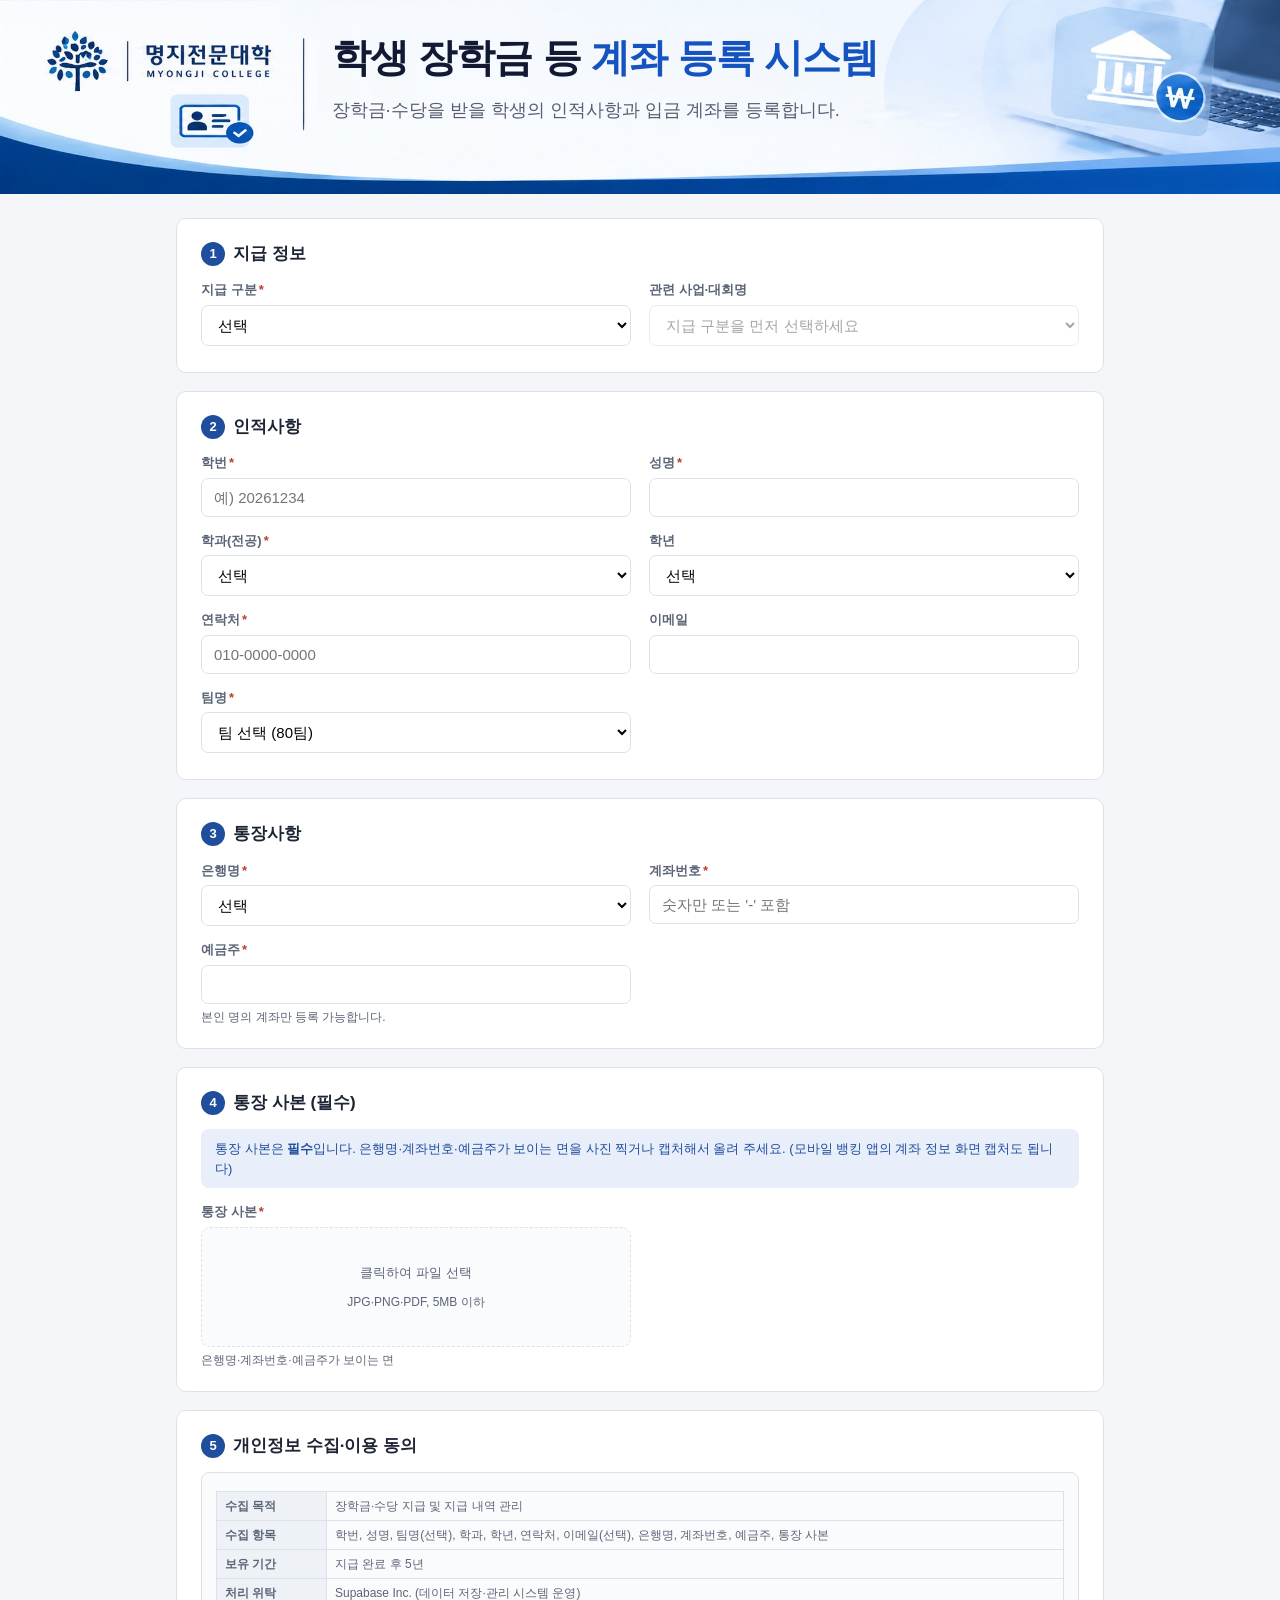
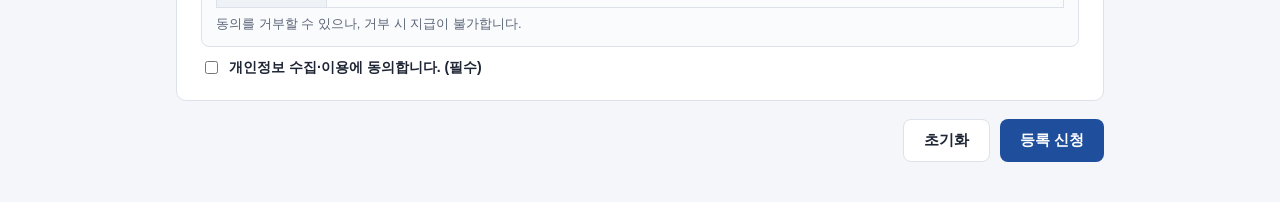
==== commit de2668ef: "Add files via upload" ====
--- a/index.html
+++ b/index.html
@@ -117,11 +117,11 @@
   </div>
 
   <div class="card">
-    <h2><span class="no">4</span>통장 사본 (선택)</h2>
-    <div class="notice info">통장 사본은 선택 제출입니다. 제출하면 계좌 확인이 빨라집니다.</div>
+    <h2><span class="no">4</span>통장 사본 (필수)</h2>
+    <div class="notice info">통장 사본은 <b>필수</b>입니다. 은행명·계좌번호·예금주가 보이는 면을 사진 찍거나 캡처해서 올려 주세요. (모바일 뱅킹 앱의 계좌 정보 화면 캡처도 됩니다)</div>
     <div class="grid">
       <div class="f">
-        <label>통장 사본</label>
+        <label>통장 사본<span class="req">*</span></label>
         <div class="drop" data-for="bankDoc"></div>
         <input type="file" name="bankDoc" accept="image/jpeg,image/png,application/pdf" hidden>
         <div class="hint">은행명·계좌번호·예금주가 보이는 면</div>
@@ -134,7 +134,7 @@
     <div class="agree">
       <table>
         <tr><th>수집 목적</th><td>장학금·수당 지급 및 지급 내역 관리</td></tr>
-        <tr><th>수집 항목</th><td>학번, 성명, 팀명(선택), 학과, 학년, 연락처, 이메일(선택), 은행명, 계좌번호, 예금주, 통장 사본(선택)</td></tr>
+        <tr><th>수집 항목</th><td>학번, 성명, 팀명(선택), 학과, 학년, 연락처, 이메일(선택), 은행명, 계좌번호, 예금주, 통장 사본</td></tr>
         <tr><th>보유 기간</th><td id="retention"></td></tr>
         <tr><th>처리 위탁</th><td>Supabase Inc. (데이터 저장·관리 시스템 운영)</td></tr>
       </table>
--- a/style.css
+++ b/style.css
@@ -25,6 +25,7 @@
 .err-msg{font-size:12px;color:var(--err);margin-top:4px;display:none}
 .invalid input,.invalid select{border-color:var(--err)}
 .invalid .err-msg{display:block}
+.invalid .drop{border-color:var(--err);background:#fff6f5}
 .seg{display:flex;gap:10px}
 .seg label{flex:1;margin:0;border:1.5px solid var(--line);border-radius:9px;padding:14px;cursor:pointer;color:var(--ink);font-weight:500;font-size:15px;display:flex;gap:10px;align-items:flex-start}
 .seg label small{display:block;color:var(--sub);font-weight:400;font-size:12px}
@@ -102,7 +103,22 @@
 footer{max-width:960px;margin:0 auto 40px;padding:0 16px;font-size:12px;color:var(--sub)}
 .toolbar .chkline{flex:none}
 .toolbar .chkline input{flex:none;min-width:0;width:auto;margin:0}
-.tag,.list .btn,.list td:nth-child(8){white-space:nowrap}
+.tag,.list .btn{white-space:nowrap}
+/* 관리자 화면은 넓게: 신청내역 표가 한눈에 보이도록 */
+body[data-page="admin"] main,body[data-page="admin"] footer{max-width:1280px}
+table.apps{font-size:13.5px}
+table.apps th,table.apps td{padding:8px 7px}
+table.apps td small{color:var(--sub);font-size:12px}
+table.apps .nw{white-space:nowrap}
+table.apps .who{min-width:92px}
+table.apps .dept{min-width:84px;max-width:150px}
+table.apps .prog{min-width:80px;max-width:150px}
+table.apps .note{min-width:90px;max-width:170px;line-height:1.7}
+table.apps tbody tr[data-row]{cursor:pointer}
+/* '상세' 칸은 표가 좁아 옆으로 밀려도 항상 오른쪽에 보이게 고정 */
+table.apps .act{position:sticky;right:0;background:#fff;box-shadow:-6px 0 6px -6px rgba(0,0,0,.18);text-align:center}
+table.apps th.act{background:#eef1f6}
+table.apps tr:hover td.act{background:#fafbfd}
 .subtabs{display:flex;gap:6px;margin-bottom:14px;flex-wrap:wrap}
 .subtabs button{border:1px solid var(--line);background:#fff;border-radius:20px;padding:9px 16px;font-size:14px;cursor:pointer;color:var(--sub);min-height:40px}
 .subtabs button.on{background:var(--pri);border-color:var(--pri);color:#fff;font-weight:600}
@@ -110,6 +126,16 @@
 .daterow{display:flex;gap:6px;align-items:center}
 .daterow input{flex:1;min-width:0}
 .tag.soon{background:#e8eefa;color:var(--pri)}
+/* 중복 확인 */
+.tag.dup{background:#fde8e6;color:var(--err)}
+.tag.dup2{background:#fff3e0;color:var(--warn)}
+.tag.team{background:#eef1f6;color:var(--sub);font-weight:500}
+.stat.dup{font:inherit;text-align:left;cursor:pointer;color:inherit}
+.stat.dup b{color:var(--err)}
+.stat.dup:hover{border-color:var(--err)}
+.rno{font-variant-numeric:tabular-nums;font-weight:700;white-space:nowrap}
+.duplist{margin:0 0 10px;padding-left:18px;font-size:13px}
+.duplist li{margin:2px 0}
 .rowbtns{display:flex;gap:6px;justify-content:flex-end;flex-wrap:wrap}
 tr.editing td{background:#fff7ed}
 textarea{width:100%;padding:10px 12px;border:1px solid var(--line);border-radius:7px;font:inherit;font-size:14px;resize:vertical}
